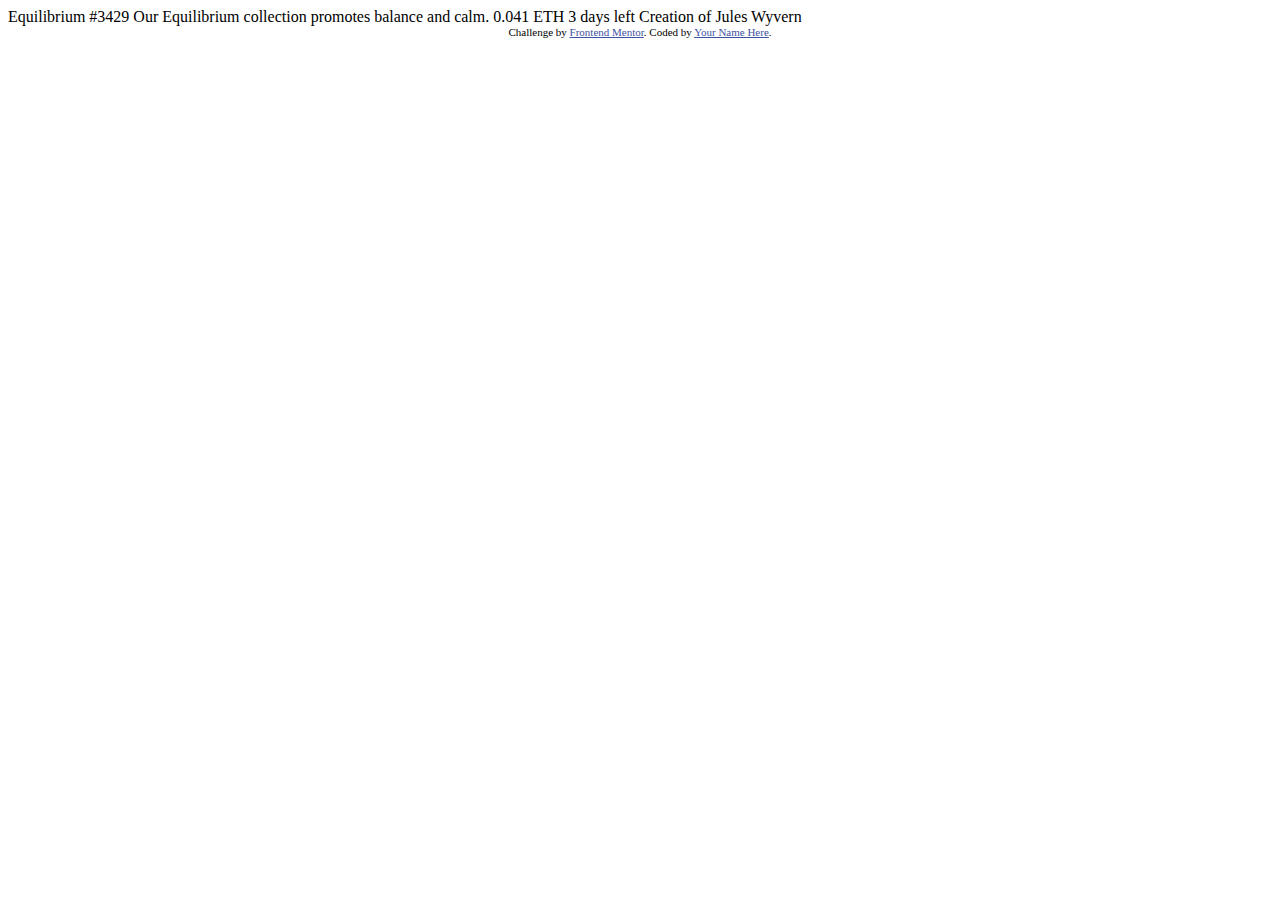
==== index.html @ cb80d3a8 "nft-card task" ====
<!DOCTYPE html>
<html lang="en">
<head>
  <meta charset="UTF-8">
  <meta name="viewport" content="width=device-width, initial-scale=1.0"> <!-- displays site properly based on user's device -->

  <link rel="icon" type="image/png" sizes="32x32" href="favicon-32x32.png">
  
  <title>Frontend Mentor | NFT preview card component</title>

  <!-- Feel free to remove these styles or customise in your own stylesheet 👍 -->
  <style>
    .attribution { font-size: 11px; text-align: center; }
    .attribution a { color: hsl(228, 45%, 44%); }
  </style>
</head>
<body>

  Equilibrium #3429

  Our Equilibrium collection promotes balance and calm.

  0.041 ETH
  3 days left
  
  Creation of Jules Wyvern

  <div class="attribution">
    Challenge by <a href="https://www.frontendmentor.io?ref=challenge" target="_blank">Frontend Mentor</a>. Coded by <a href="#">Your Name Here</a>.
  </div>
</body>
</html>
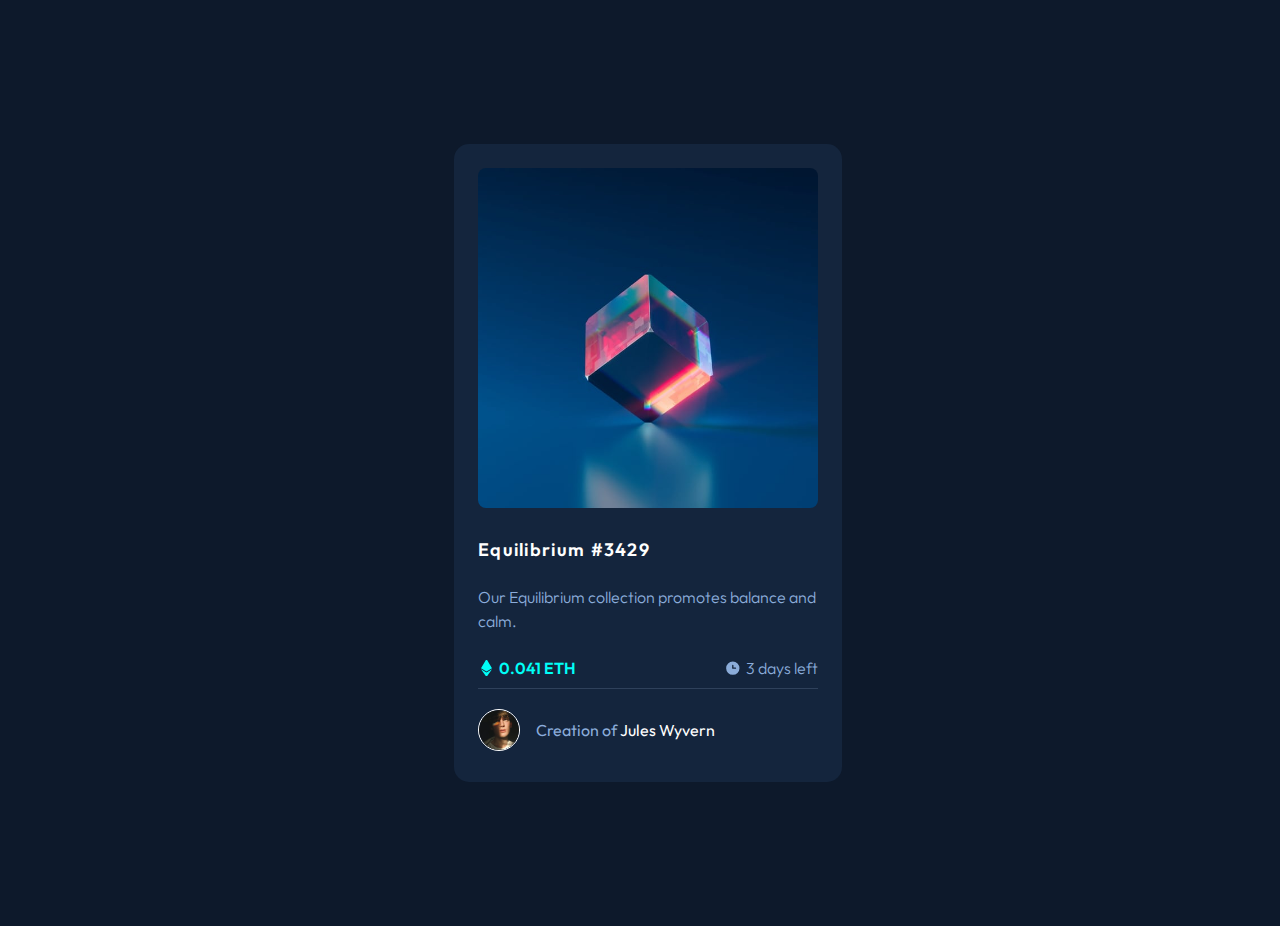
==== commit e155e63f: "Updated" ====
--- a/index.html
+++ b/index.html
@@ -5,28 +5,29 @@
   <meta name="viewport" content="width=device-width, initial-scale=1.0"> <!-- displays site properly based on user's device -->
 
   <link rel="icon" type="image/png" sizes="32x32" href="favicon-32x32.png">
-  
+  <link rel="stylesheet" href="style.css">
   <title>Frontend Mentor | NFT preview card component</title>
 
   <!-- Feel free to remove these styles or customise in your own stylesheet 👍 -->
-  <style>
-    .attribution { font-size: 11px; text-align: center; }
-    .attribution a { color: hsl(228, 45%, 44%); }
-  </style>
 </head>
 <body>
-
-  Equilibrium #3429
-
-  Our Equilibrium collection promotes balance and calm.
-
-  0.041 ETH
-  3 days left
-  
-  Creation of Jules Wyvern
-
-  <div class="attribution">
-    Challenge by <a href="https://www.frontendmentor.io?ref=challenge" target="_blank">Frontend Mentor</a>. Coded by <a href="#">Your Name Here</a>.
+  <div class="main_card">
+    <div class="card__image">
+      <img src="images/image-equilibrium.jpg" alt="Equilibrium Cube" class="card__img">
+      <img src="images/icon-view.svg" alt="icon" class="card__hover">
+    </div>
+    <div class="card__information">
+      <h1 class="card__title">Equilibrium #3429</h1>
+      <p class="card__about">Our Equilibrium collection promotes balance and calm.</p>
+      <div class="card__info">
+        <span class="card__price"><i class="card__icon price-icon"></i> 0.041 ETH</span>
+        <span class="card__time-left"><i class="card__icon time-icon"></i>3 days left</span>
+      </div>
+    </div>
+    <div class="card__rights">
+      <img src="images/image-avatar.png" alt="avatar pic" class="card__avatar-image">
+      <p class="card__rights-text">Creation of <span class="card__creator">Jules Wyvern</span></p>
+    </div>
   </div>
 </body>
 </html>--- a/style.css
+++ b/style.css
@@ -0,0 +1,144 @@
+@import "https://fonts.googleapis.com/css2?family=Outfit";
+body {
+  display: flex;
+  justify-content: center;
+  align-items: center;
+  font: 100%/1.5 "Outfit", sans-serif;
+  height: 100%;
+  width: 100%;
+  background-color: #0d192b;
+  min-height: 100vh;
+}
+
+.main_card {
+  align-items: center;
+  max-width: 21.25rem;
+  padding: 1.5rem;
+  margin: 8.5rem;
+  border-radius: 15px;
+  background-color: #14253d;
+}
+
+.card__image {
+  position: relative;
+  border-radius: 8px;
+  background-color: rgba(0, 255, 247, 0.5);
+  overflow: hidden;
+}
+.card__image:hover .card__img {
+  opacity: 0.5;
+}
+.card__image:hover .card__hover {
+  opacity: 1;
+}
+
+.card__img {
+  vertical-align: middle;
+  width: 100%;
+  height: auto;
+  transition: 0.3s;
+}
+
+.card__hover {
+  position: absolute;
+  top: 50%;
+  left: 50%;
+  transform: translate(-50%, -50%);
+  width: 45px;
+  height: auto;
+  opacity: 0;
+  transition: 0.3s;
+}
+
+.card__information {
+  width: 100%;
+  padding: 1rem 0 0.5rem;
+  border-bottom: 1px solid #2f415b;
+}
+
+.card__title {
+  font-size: 1.125rem;
+  font-weight: 600;
+  letter-spacing: 1.3px;
+  color: #fff;
+}
+.card__title:hover {
+  color: #00fff7;
+}
+
+.card__about {
+  padding: 0.4rem 0;
+  font-weight: 300;
+  color: #8bacda;
+}
+
+.card__info {
+  display: flex;
+  justify-content: space-between;
+  font-weight: 400;
+}
+
+.card__price {
+  display: flex;
+  align-items: center;
+  font-weight: 600;
+  color: #00fff7;
+}
+
+.price-icon {
+  width: 1rem;
+  height: 1rem;
+  margin-right: 5px;
+  background-image: url(../images/icon-ethereum.svg);
+}
+
+.card__time-left {
+  display: flex;
+  align-items: center;
+  font-weight: 300;
+  color: #8bacda;
+}
+
+.time-icon {
+  width: 1rem;
+  height: 1rem;
+  margin-right: 5px;
+  background-image: url(../images/icon-clock.svg);
+}
+
+.card__icon {
+  background-repeat: no-repeat;
+  background-position: center;
+}
+
+.card__rights {
+  display: flex;
+  align-items: center;
+  margin-top: 0.8rem;
+}
+
+.card__avatar-image {
+  width: 2.5rem;
+  margin-right: 1rem;
+  border: 1px solid #fff;
+  border-radius: 50%;
+}
+
+.card__rights-text {
+  color: #8bacda;
+}
+
+.card__creator {
+  color: #fff;
+}
+.card__creator:hover {
+  color: #00fff7;
+}
+
+@media only screen and (max-width: 375px) {
+  html {
+    font-size: 80%;
+  }
+}
+
+/*# sourceMappingURL=style.css.map */
